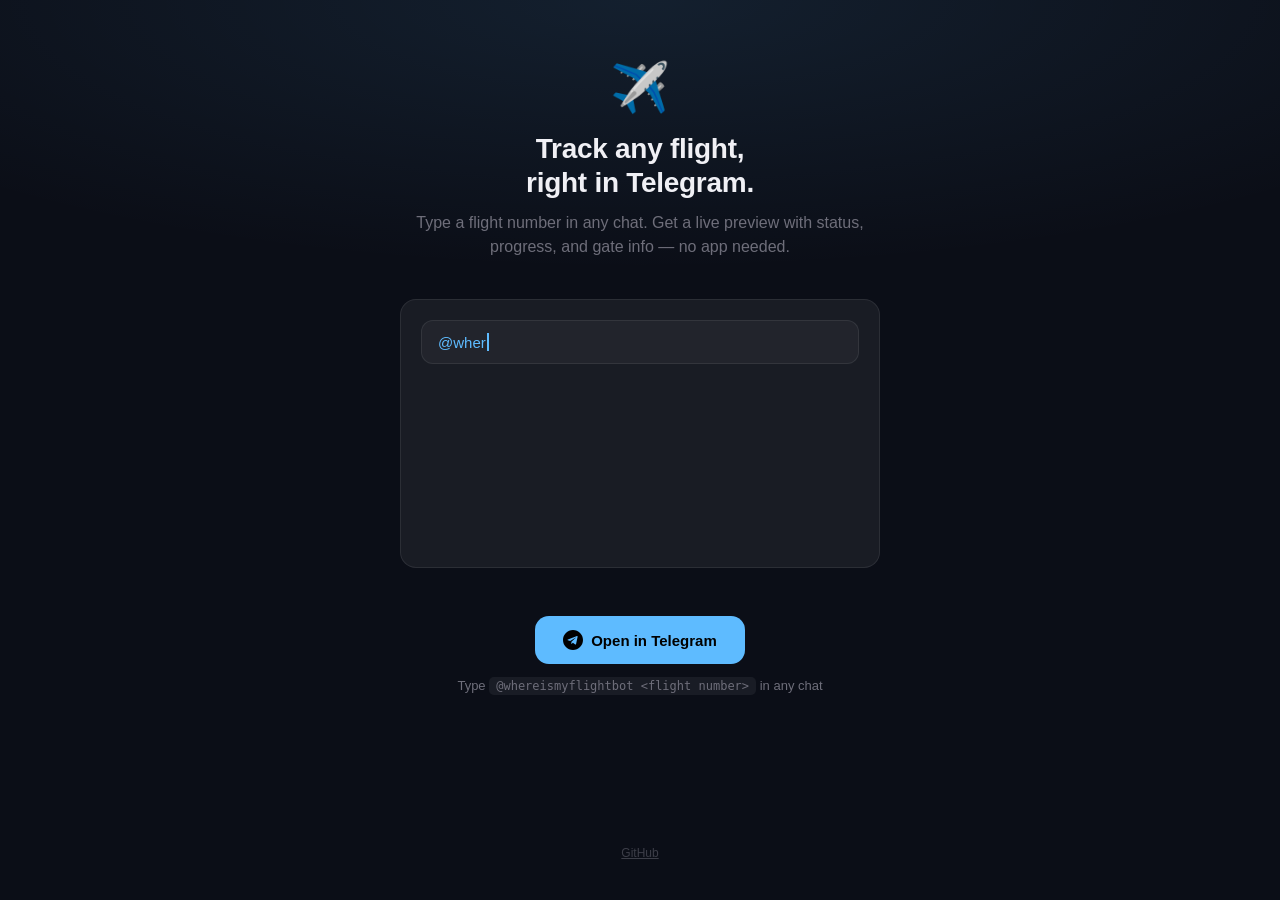
==== webapp/landing.html @ 20308bfd "Add caching, provider abstraction, and FlightAware AeroAPI support - In-memory TTL cache (5min activ" ====
<!DOCTYPE html>
<html lang="en">
<head>
  <meta charset="UTF-8">
  <meta name="viewport" content="width=device-width, initial-scale=1.0">
  <title> where is my flight</title>
  <link rel="icon" type="image/x-icon" href="favicon.ico">

  <style>
    *, *::before, *::after { box-sizing: border-box; margin: 0; padding: 0; }

    :root {
      --bg: #0b0e17;
      --text: #f0f0f5;
      --dim: #6e6e7a;
      --accent: #5ebbff;
      --surface: rgba(255,255,255,.06);
      --border: rgba(255,255,255,.08);
    }

    html { height: 100%; }
    body {
      min-height: 100%;
      background: var(--bg);
      color: var(--text);
      font-family: -apple-system, BlinkMacSystemFont, "SF Pro Display", "Segoe UI", Roboto, sans-serif;
      -webkit-font-smoothing: antialiased;
      display: flex;
      flex-direction: column;
      align-items: center;
      padding: 60px 20px 40px;
      background: radial-gradient(ellipse 120% 50% at 50% 0%, rgba(94,187,255,.1) 0%, transparent 60%), var(--bg);
    }

    .hero {
      max-width: 480px;
      text-align: center;
    }

    .logo {
      font-size: 48px;
      margin-bottom: 16px;
    }

    h1 {
      font-size: 28px;
      font-weight: 700;
      letter-spacing: -.01em;
      line-height: 1.2;
      margin-bottom: 12px;
    }

    .subtitle {
      font-size: 16px;
      color: var(--dim);
      line-height: 1.5;
      margin-bottom: 40px;
    }

    .demo-gif {
      width: 100%;
      max-width: 360px;
      border-radius: 16px;
      margin-bottom: 24px;
    }

    /* ── Typing demo ──────────────────────────────────── */
    .demo-box {
      background: var(--surface);
      border: 1px solid var(--border);
      border-radius: 16px;
      padding: 20px;
      margin-bottom: 16px;
      text-align: left;
      overflow: hidden;
    }

    .input-bar {
      background: rgba(255,255,255,.04);
      border: 1px solid var(--border);
      border-radius: 12px;
      padding: 12px 16px;
      font-size: 15px;
      font-family: inherit;
      color: var(--text);
      margin-bottom: 16px;
      min-height: 44px;
      display: flex;
      align-items: center;
    }

    .input-bar .bot-name { color: var(--accent); }
    .input-bar .flight-text { color: var(--text); }
    .cursor-blink {
      display: inline-block;
      width: 2px;
      height: 18px;
      background: var(--accent);
      margin-left: 1px;
      vertical-align: text-bottom;
      animation: blink 1s step-end infinite;
    }
    @keyframes blink { 50% { opacity: 0; } }

    /* ── Preview card ─────────────────────────────────── */
    .preview {
      background: rgba(255,255,255,.03);
      border: 1px solid var(--border);
      border-radius: 14px;
      padding: 18px;
      opacity: 0;
      transform: translateY(10px) scale(.97);
      transition: all .4s cubic-bezier(.22,1,.36,1);
    }
    .preview.visible {
      opacity: 1;
      transform: translateY(0) scale(1);
    }

    .preview-header {
      display: flex;
      justify-content: space-between;
      align-items: center;
      margin-bottom: 14px;
    }
    .preview-flight {
      font-size: 15px;
      font-weight: 600;
    }
    .preview-badge {
      font-size: 11px;
      font-weight: 600;
      padding: 3px 9px;
      border-radius: 12px;
      background: rgba(94,187,255,.15);
      color: var(--accent);
      animation: pulse 2s ease-in-out infinite;
    }
    @keyframes pulse { 50% { opacity: .55; } }

    .preview-route {
      display: flex;
      justify-content: space-between;
      align-items: flex-end;
      margin-bottom: 12px;
    }
    .preview-iata { font-size: 26px; font-weight: 700; line-height: 1; }
    .preview-city { font-size: 11px; color: var(--dim); margin-top: 2px; }
    .preview-right { text-align: right; }

    .preview-track {
      position: relative;
      height: 20px;
      margin-bottom: 10px;
    }
    .preview-track-line {
      position: absolute;
      top: 50%; left: 0; right: 0;
      height: 2px;
      background: rgba(255,255,255,.08);
      transform: translateY(-50%);
      border-radius: 1px;
    }
    .preview-track-fill {
      position: absolute;
      top: 50%; left: 0;
      width: 0%;
      height: 2px;
      background: linear-gradient(90deg, var(--accent), #a78bfa);
      transform: translateY(-50%);
      border-radius: 1px;
      transition: width 1s cubic-bezier(.22,1,.36,1);
    }
    .preview-plane {
      position: absolute;
      top: 50%;
      left: 0%;
      transform: translate(-50%, -50%);
      font-size: 14px;
      transition: left 1s cubic-bezier(.22,1,.36,1);
      filter: drop-shadow(0 0 4px rgba(94,187,255,.5));
    }

    .preview-times {
      display: flex;
      justify-content: space-between;
      font-size: 13px;
      color: var(--dim);
    }
    .preview-times span:first-child,
    .preview-times span:last-child { color: var(--text); font-weight: 600; }

    /* ── CTA ──────────────────────────────────────────── */
    .cta {
      display: inline-flex;
      align-items: center;
      gap: 8px;
      padding: 14px 28px;
      border-radius: 14px;
      background: var(--accent);
      color: #000;
      font-size: 15px;
      font-weight: 600;
      text-decoration: none;
      margin-top: 32px;
      transition: transform .15s, opacity .15s;
    }
    .cta:hover { transform: scale(1.03); }
    .cta:active { transform: scale(.98); opacity: .9; }
    .cta svg { width: 20px; height: 20px; }

    .hint {
      margin-top: 14px;
      font-size: 13px;
      color: var(--dim);
    }
    .hint code {
      background: var(--surface);
      padding: 2px 7px;
      border-radius: 5px;
      font-family: "SF Mono", Monaco, monospace;
      font-size: 12px;
    }

    footer {
      margin-top: auto;
      padding-top: 48px;
      font-size: 12px;
      color: var(--dim);
      opacity: .5;
    }
    footer a { color: var(--dim); }
  </style>
</head>
<body>

  <div class="hero">
    <div class="logo">✈️</div>
    <h1>Track any flight,<br>right in Telegram.</h1>
    <p class="subtitle">Type a flight number in any chat. Get a live preview with status, progress, and gate info — no app needed.</p>

    <div class="demo-box">
      <div class="input-bar">
        <span class="bot-name" id="typed-bot"></span><span class="flight-text" id="typed-flight"></span><span class="cursor-blink"></span>
      </div>
      <div class="preview" id="preview">
        <div class="preview-header">
          <span class="preview-flight">✈️ WN 1933 — Southwest</span>
          <span class="preview-badge">In Air</span>
        </div>
        <div class="preview-route">
          <div>
            <div class="preview-iata">SFO</div>
            <div class="preview-city">San Francisco</div>
          </div>
          <div class="preview-right">
            <div class="preview-iata">DAL</div>
            <div class="preview-city">Dallas Love Field</div>
          </div>
        </div>
        <div class="preview-track">
          <div class="preview-track-line"></div>
          <div class="preview-track-fill" id="demo-fill"></div>
          <div class="preview-plane" id="demo-plane">✈️</div>
        </div>
        <div class="preview-times">
          <span>13:20</span>
          <span>3h 35m</span>
          <span>18:55</span>
        </div>
      </div>
    </div>

    <a class="cta" href="https://t.me/whereismyflightbot">
      <svg viewBox="0 0 24 24" fill="currentColor"><path d="M12 0C5.37 0 0 5.37 0 12s5.37 12 12 12 12-5.37 12-12S18.63 0 12 0zm5.53 8.17l-1.84 8.66c-.14.62-.5.77-1.01.48l-2.8-2.06-1.35 1.3c-.15.15-.28.28-.57.28l.2-2.85 5.18-4.68c.23-.2-.05-.31-.35-.12l-6.4 4.03-2.76-.86c-.6-.19-.61-.6.13-.89l10.79-4.16c.5-.18.93.12.78.87z"/></svg>
      Open in Telegram
    </a>
    <p class="hint">Type <code>@whereismyflightbot &lt;flight number&gt;</code> in any chat</p>
  </div>

  <footer>
    <a href="https://github.com/kshpdr/whereismyflight">GitHub</a>
  </footer>

  <script>
    const botText = "@whereismyflightbot";
    const flightText = "WN1933";
    const botEl = document.getElementById("typed-bot");
    const flightEl = document.getElementById("typed-flight");
    const preview = document.getElementById("preview");
    const fill = document.getElementById("demo-fill");
    const plane = document.getElementById("demo-plane");

    let i = 0;
    const full = botText + "\u00a0" + flightText;

    function typeNext() {
      if (i < full.length) {
        const ch = full[i];
        if (i < botText.length) {
          botEl.textContent += ch;
        } else {
          flightEl.textContent += ch;
        }
        i++;
        setTimeout(typeNext, 60 + Math.random() * 40);
      } else {
        setTimeout(showPreview, 400);
      }
    }

    function showPreview() {
      preview.classList.add("visible");
      setTimeout(() => {
        fill.style.width = "38%";
        plane.style.left = "38%";
      }, 300);
    }
    setTimeout(typeNext, 800);
  </script>
</body>
</html>
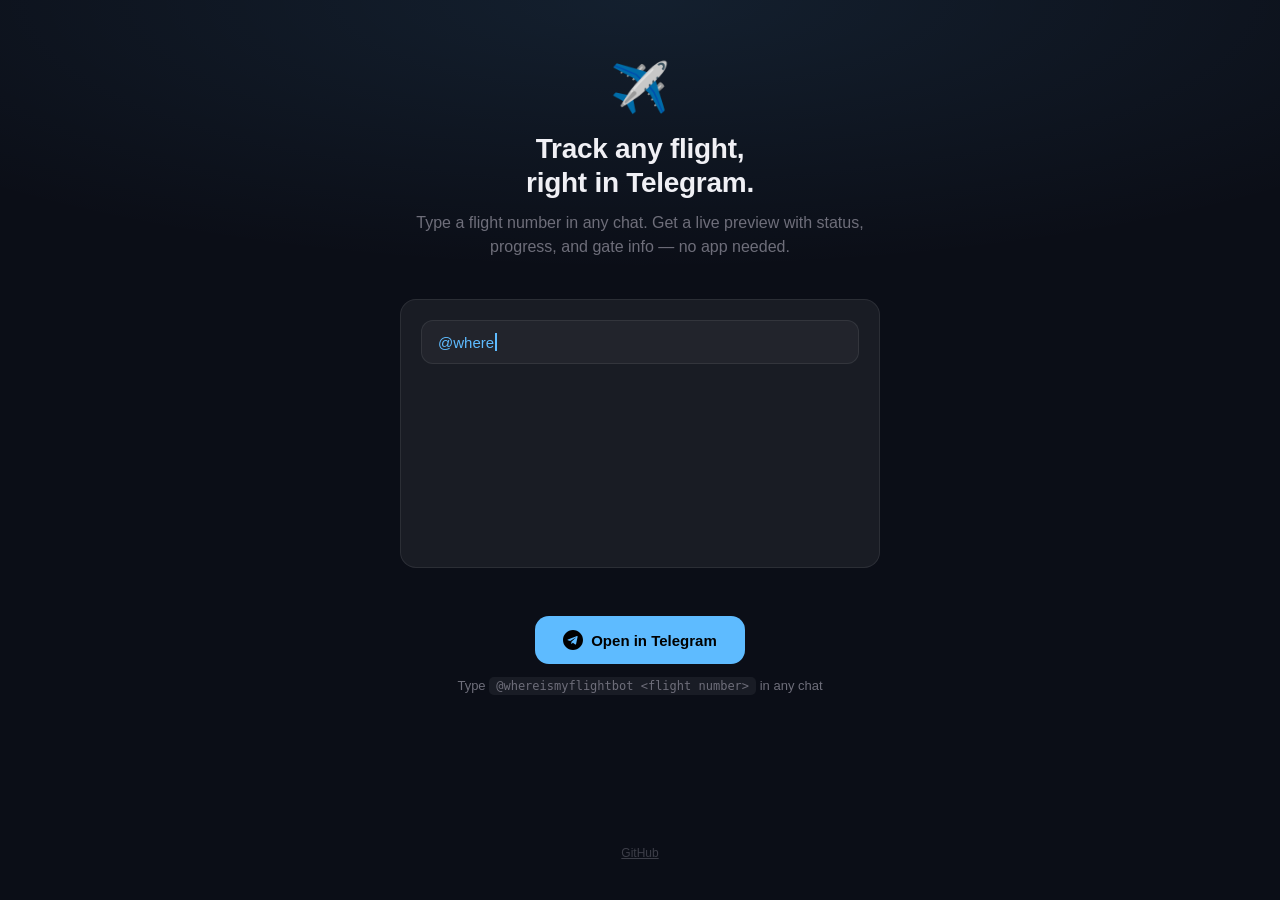
==== commit 436a4e32: "Add plane emoji favicon Made-with: Cursor" ====
--- a/webapp/landing.html
+++ b/webapp/landing.html
@@ -4,7 +4,7 @@
   <meta charset="UTF-8">
   <meta name="viewport" content="width=device-width, initial-scale=1.0">
   <title> where is my flight</title>
-  <link rel="icon" type="image/x-icon" href="favicon.ico">
+  <link rel="icon" type="image/svg+xml" href="favicon.svg">
 
   <style>
     *, *::before, *::after { box-sizing: border-box; margin: 0; padding: 0; }
